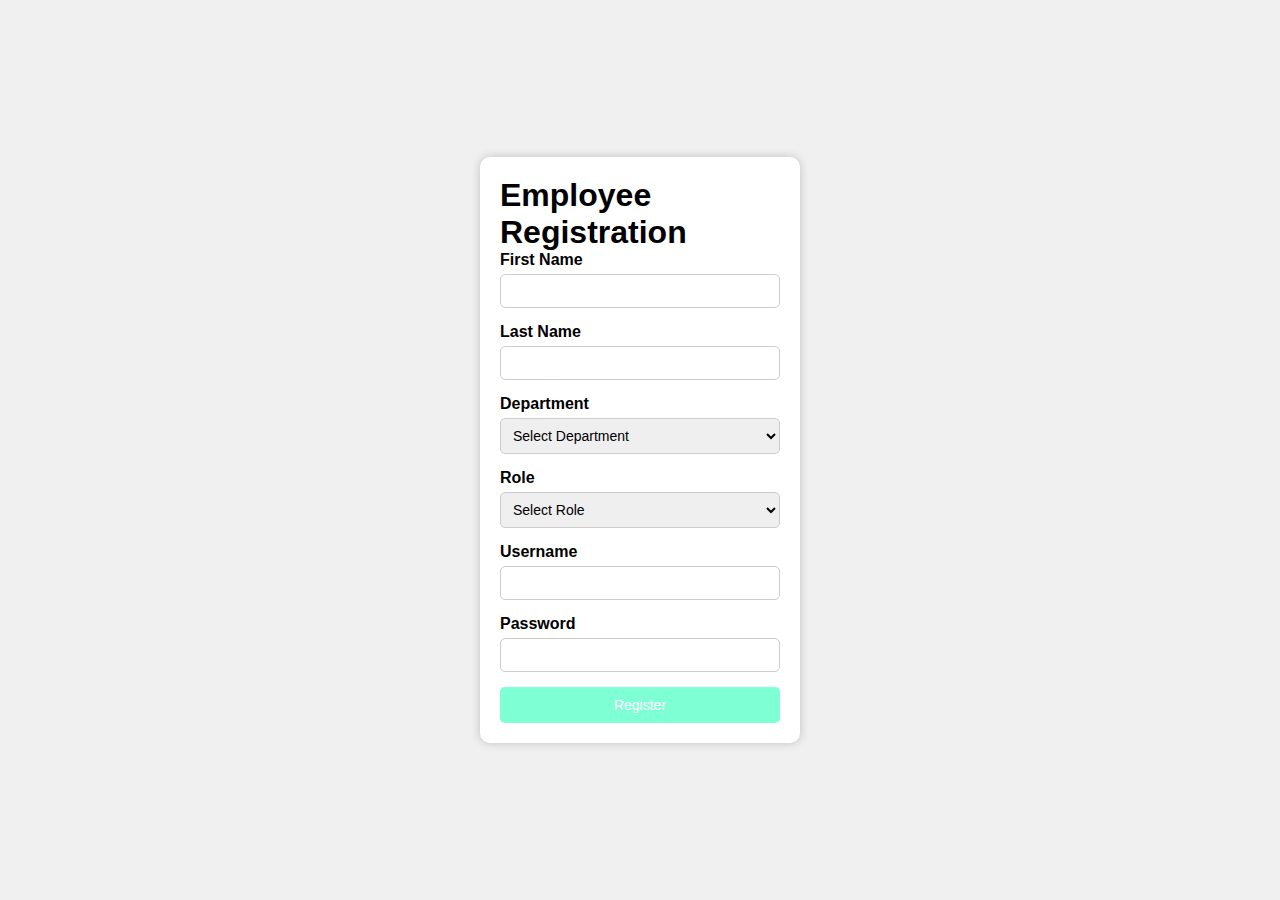
==== index.html @ 360dc967 "..." ====
<!DOCTYPE html>
<html lang="en">
<head>
    <meta charset="UTF-8">
    <meta name="viewport" content="width=device-width, initial-scale=1.0">
    <title>Employee Registration</title>
    <link rel="stylesheet" href="./register.css">
</head>
<body>

<div class="register-container">
    <h1>Employee Registration</h1>
    <form class="register-form">
        <div class="form-group">
            <label for="firstname">First Name</label>
            <input type="text" id="firstname" name="firstname" required>
        </div>
        <div class="form-group">
            <label for="lastname">Last Name</label>
            <input type="text" id="lastname" name="lastname" required>
        </div>
        <div class="form-group">
            <label for="department">Department</label>
            <select id="department" name="department" required>
                <option value="" selected disabled>Select Department</option>
                <option value="Computer Science">Computer Science</option>
                <option value="Science Laboratory Technology">Science Laboratory Technology</option>
                <option value="Art and Design">Art and Design</option>
                <option value="Urban and Regional Planning">Urban and Regional Planning</option>
                <option value="Accounting">Accounting</option>
                <option value="Public Administration">Public Administration</option>
                <option value="Business Administration">Business Administration</option>
                <option value="Office Technology and Management Studies">Office Technology and Management Studies</option>
                <option value="Mass Communication">Mass Communication</option>
                <option value="Computer Engineering">Computer Engineering</option>
            </select>
        </div>
        <div class="form-group">
            <label for="role">Role</label>
            <select id="role" name="role" required>
                <option value="" selected disabled>Select Role</option>
                <option value="Software Engineer">Software Engineer</option>
                <option value="Biotechnologist">BioTechnologist</option>
                <option value="User Interface Designer">User Interface Designer</option>
                <option value="Estate Planner">Estate Planner</option>
                <option value="Auditor">Auditor</option>
                <option value="Public Affairs Specialist">Public Affairs Specialist</option>
                <option value="Business Developer">Business Developer</option>
                <option value="Office Technologist">Office Technologist</option>
                <option value="Media Specialist and Communication Expert">Media Specialist and Communication Expert</option>
                <option value="System Engineer">System Engineer</option>
            </select>
        </div>
        <div class="form-group">
            <label for="username">Username</label>
            <input type="text" id="username" name="username" required>
        </div>
        <div class="form-group">
            <label for="password">Password</label>
            <input type="password" id="password" name="password" required>
        </div>
        <button type="submit">Register</button>
    </form>
</div>
      <script src="registerScript.js" defer></script>
</body>
</html>
---- register.css ----
/* Reset default browser styles */
* {
    margin: 0;
    padding: 0;
    box-sizing: border-box;
}

body {
    font-family: Arial, sans-serif;
    background-color: #f0f0f0;
    display: flex;
    align-items: center;
    justify-content: center;
    height: 100vh;
}

.register-container {
    background-color: #ffffff;
    border-radius: 10px;
    box-shadow: 0px 0px 10px rgba(0, 0, 0, 0.2);
    padding: 20px;
    width: 320px;
}

.register-form {
    display: flex;
    flex-direction: column;
}

.form-group {
    margin-bottom: 15px;
}

label {
    font-weight: bold;
    margin-bottom: 5px;
    display: block;
}

input, select {
    width: 100%;
    padding: 8px;
    border: 1px solid #ccc;
    border-radius: 5px;
    outline: none;
    font-size: 14px;
}

button {
    background-color: aquamarine;
    color: #fff;
    border: none;
    border-radius: 5px;
    padding: 10px;
    cursor: pointer;
    font-size: 14px;
}

button:hover {
    background-color: aquamarine;
}
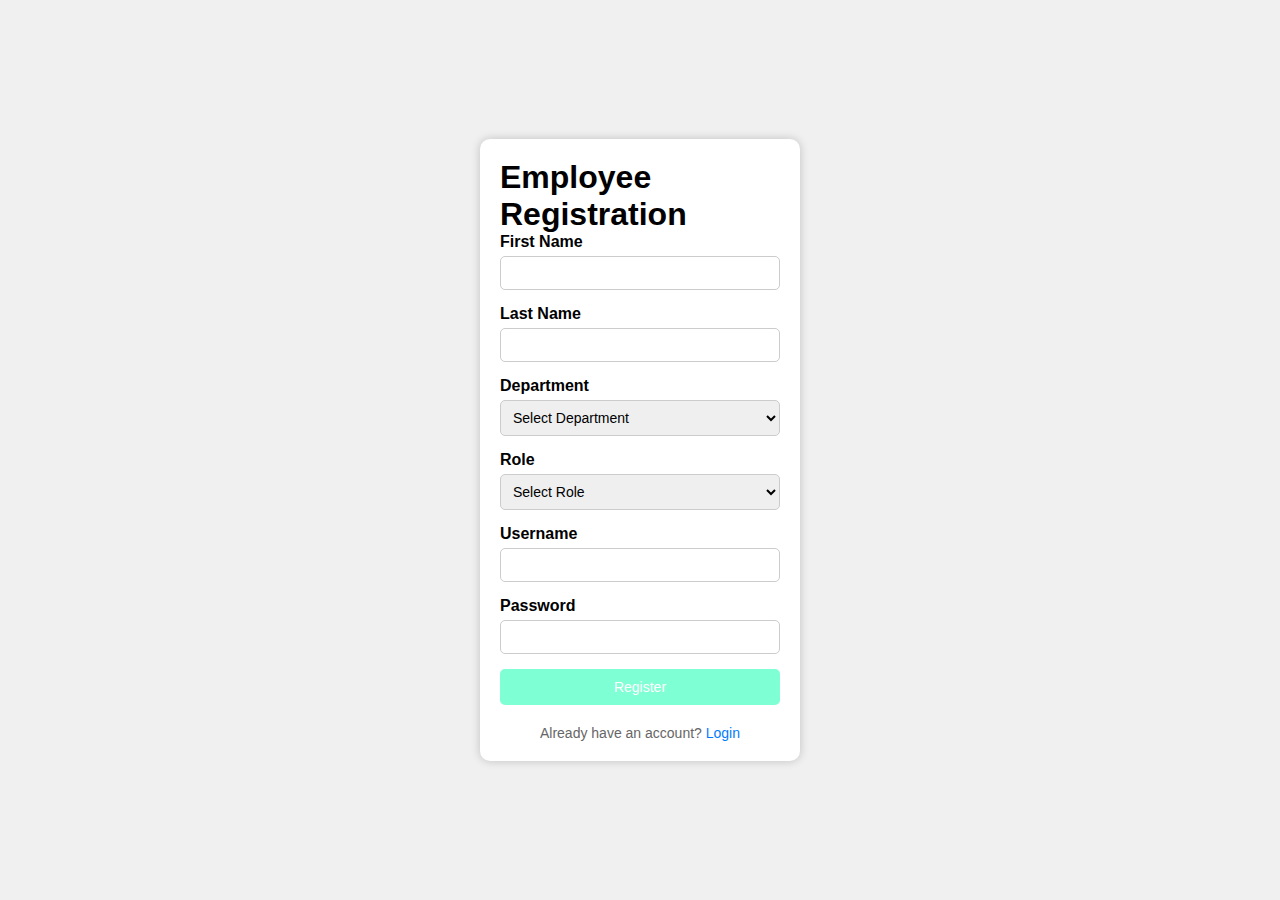
==== commit a1561460: "...." ====
--- a/index.html
+++ b/index.html
@@ -61,6 +61,10 @@
         </div>
         <button type="submit">Register</button>
     </form>
+
+    <div class="login-link">
+        <p>Already have an account? <a href="login.html">Login</a></p>
+    </div>
 </div>
       <script src="registerScript.js" defer></script>
 </body>
--- a/register.css
+++ b/register.css
@@ -59,3 +59,19 @@
 button:hover {
     background-color: aquamarine;
 }
+
+.login-link {
+    margin-top: 20px;
+    text-align: center;
+    font-size: 14px;
+    color: #666;
+}
+
+.login-link a {
+    color: #007bff;
+    text-decoration: none;
+}
+
+.login-link a:hover {
+    text-decoration: underline;
+}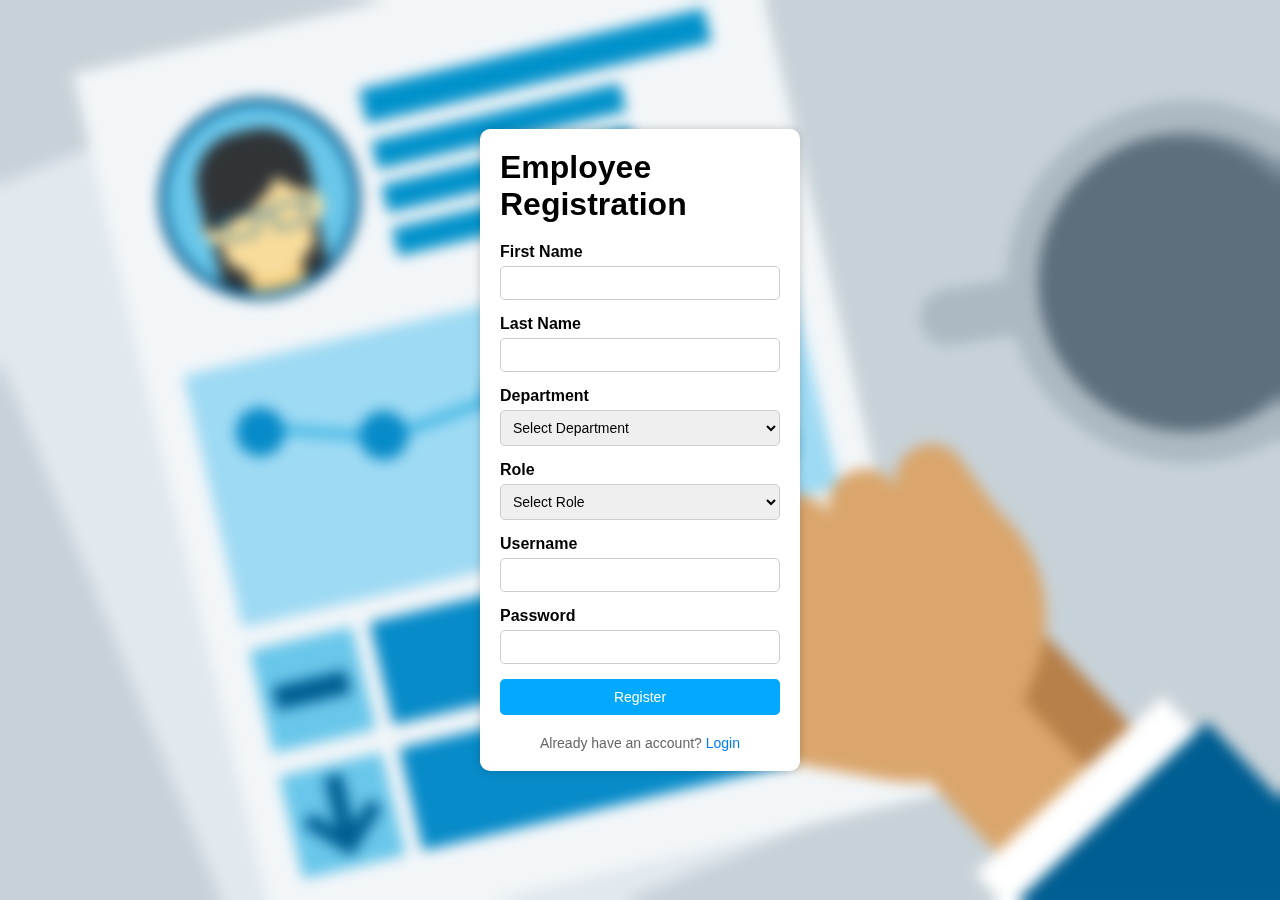
==== commit 258be3e1: "store employee in local storage" ====
--- a/index.html
+++ b/index.html
@@ -65,7 +65,8 @@
     <div class="login-link">
         <p>Already have an account? <a href="login.html">Login</a></p>
     </div>
-</div>
+   </div>
+       <script src="employeeReg-script.js" defer></script>
       <script src="registerScript.js" defer></script>
 </body>
 </html>
--- a/register.css
+++ b/register.css
@@ -8,6 +8,10 @@
 body {
     font-family: Arial, sans-serif;
     background-color: #f0f0f0;
+    background-image: url('/image/imageHome.jpg');
+    backdrop-filter: blur(7px);
+    background-size: cover;
+    background-position: center;
     display: flex;
     align-items: center;
     justify-content: center;
@@ -25,6 +29,7 @@
 .register-form {
     display: flex;
     flex-direction: column;
+    margin-top: 20px;
 }
 
 .form-group {
@@ -47,7 +52,7 @@
 }
 
 button {
-    background-color: aquamarine;
+    background-color: #03a9ff;
     color: #fff;
     border: none;
     border-radius: 5px;
@@ -57,7 +62,7 @@
 }
 
 button:hover {
-    background-color: aquamarine;
+    background-color: #03a9ff;
 }
 
 .login-link {
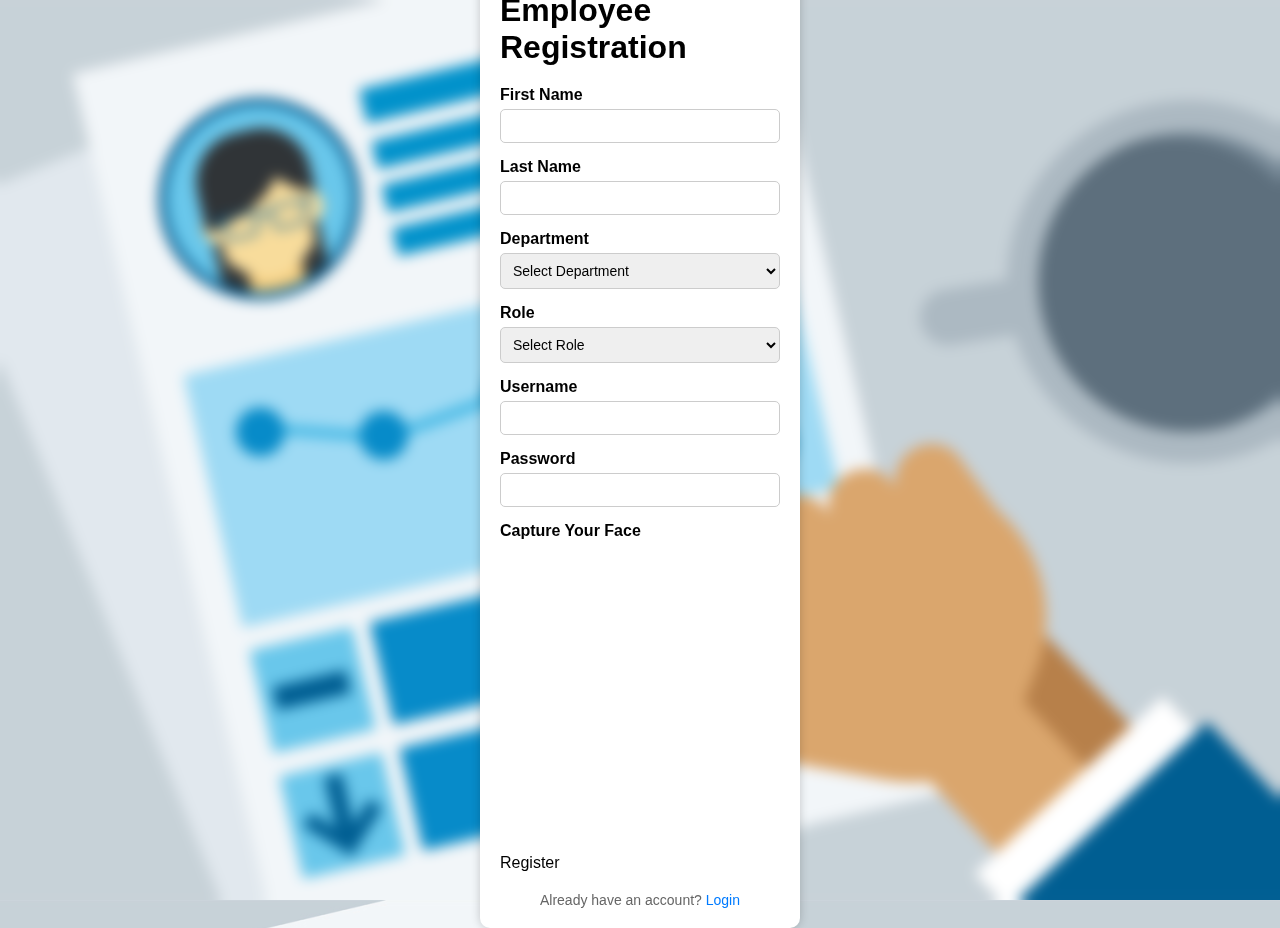
==== commit 6d762ee6: "update available" ====
--- a/index.html
+++ b/index.html
@@ -59,6 +59,13 @@
             <label for="password">Password</label>
             <input type="password" id="password" name="password" required>
         </div>
+
+        <div class="form-group">
+            <label for="video">Capture Your Face</label>
+            <video id="video" autoplay playsinline></video>
+        </div>
+        <canvas id="canvas"></canvas
+
         <button type="submit">Register</button>
     </form>
 
@@ -67,6 +74,7 @@
     </div>
    </div>
        <script src="employeeReg-script.js" defer></script>
+       <script src="./models/face-api.min.js"></script>
       <script src="registerScript.js" defer></script>
 </body>
 </html>
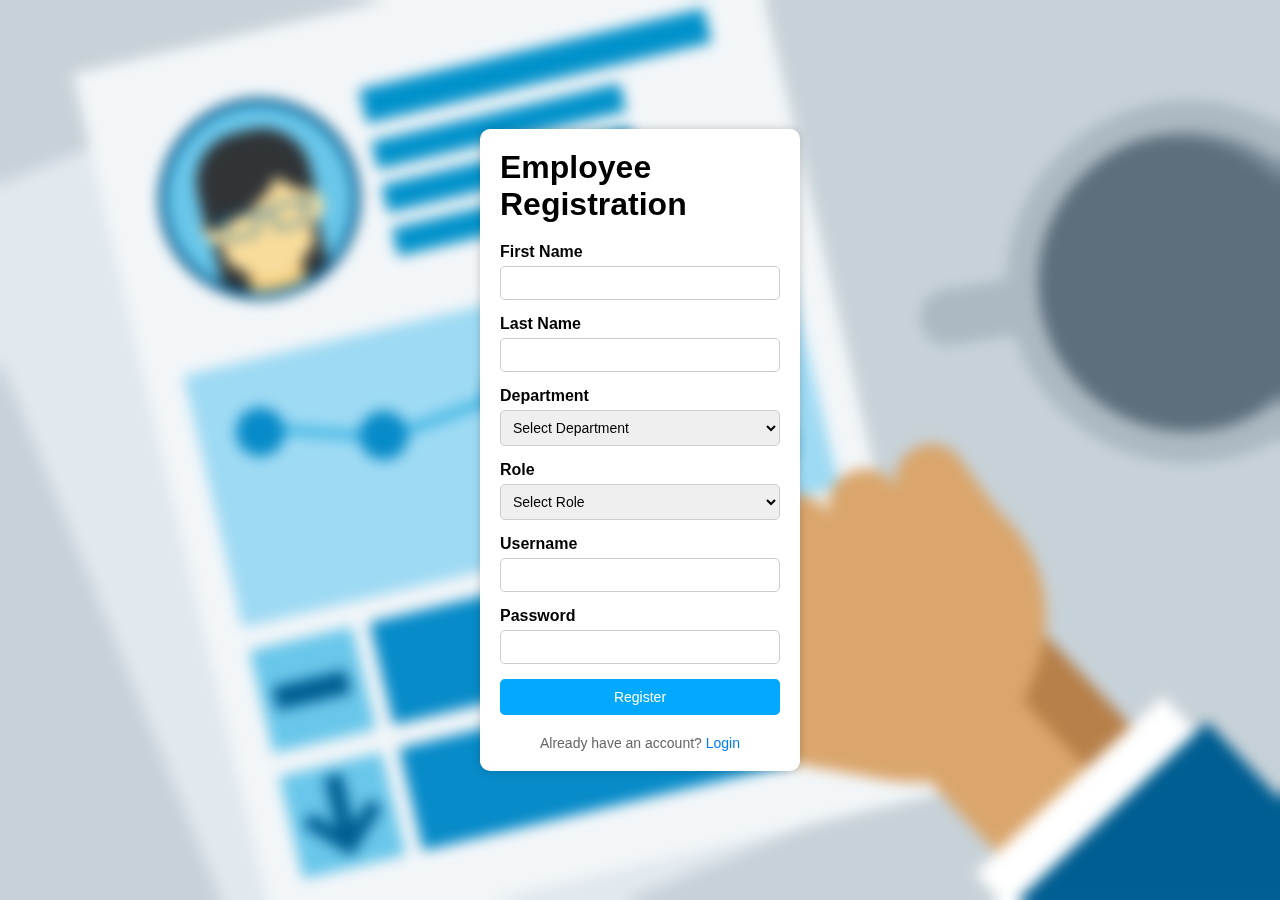
==== commit 65b0b723: "update...." ====
--- a/index.html
+++ b/index.html
@@ -59,13 +59,6 @@
             <label for="password">Password</label>
             <input type="password" id="password" name="password" required>
         </div>
-
-        <div class="form-group">
-            <label for="video">Capture Your Face</label>
-            <video id="video" autoplay playsinline></video>
-        </div>
-        <canvas id="canvas"></canvas
-
         <button type="submit">Register</button>
     </form>
 
@@ -74,7 +67,6 @@
     </div>
    </div>
        <script src="employeeReg-script.js" defer></script>
-       <script src="./models/face-api.min.js"></script>
       <script src="registerScript.js" defer></script>
 </body>
 </html>
